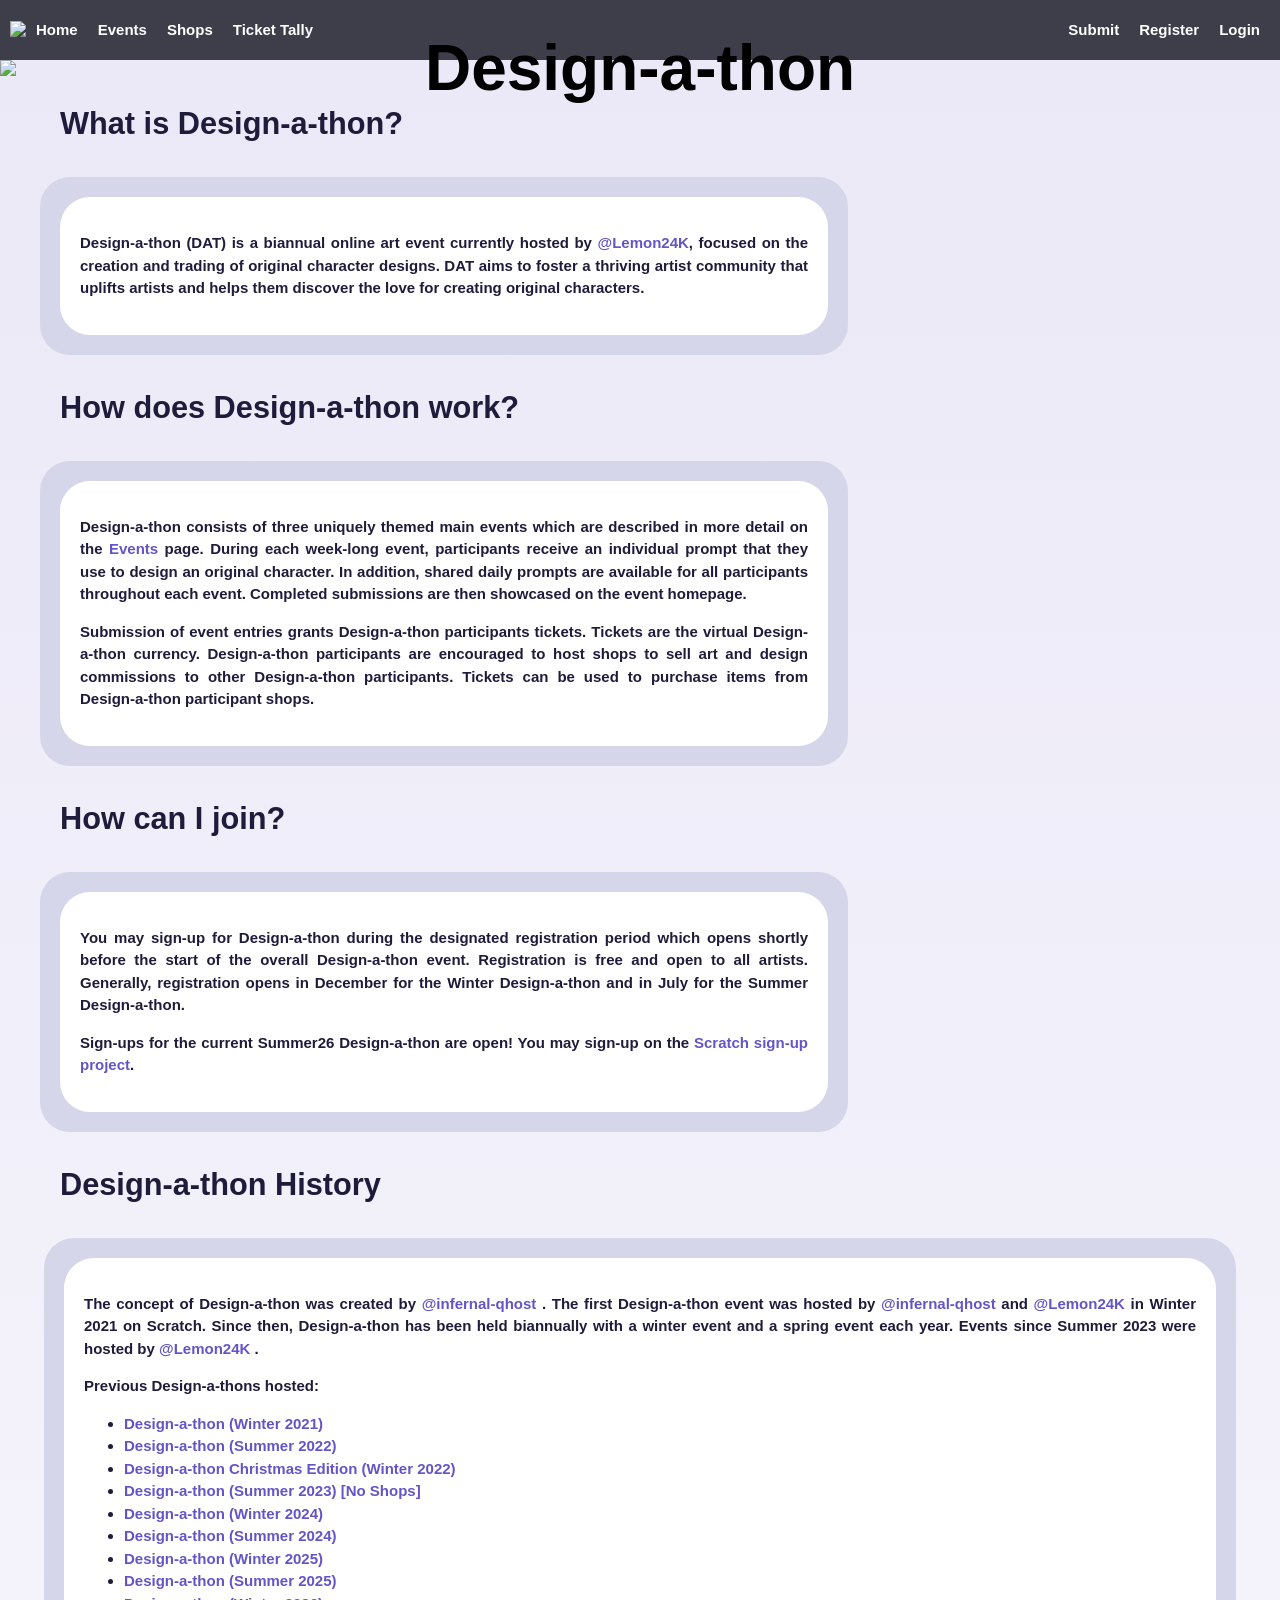
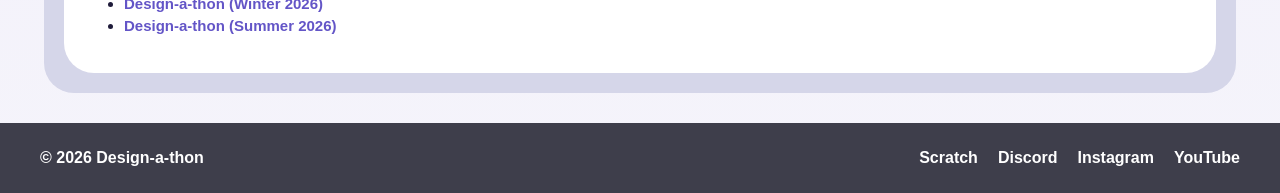
==== home/index.html @ afa4b854 "cleaned up code" ====
<!DOCTYPE html>
<html lang="en">
<head>
    <meta charset="UTF-8" />
    <meta name="viewport" content="width=device-width, initial-scale=1.0"/>
    <title>Design-a-thon</title>
    <link rel="icon" href="../assets/images/favicon/favicon.png">
    <link rel="stylesheet" href="style.css">
</head>
<body>
    <div class="navbar">

        <div id="first">
            <img id="favicon" src="../assets/images/favicon/favicon.png">
        </div>

        <button id="menu-button">
            ☰
        </button>

        <div id="menu">
            <div id="links-left">
                <a class="link" href="home.html">Home</a>
                <a class="link" href="event.html">Events</a>
                <a class="link" href="event.html">Shops</a>
                <a class="link" href="../ticket-tally/index.html">Ticket Tally</a>
            </div>
            <div id="links-right">
                <a class="link" href="submit.html">Submit</a>
                <a class="link" href="submit.html">Register</a>
                <a class="link" href="submit.html">Login</a>
            </div>
        </div>

    </div>


    <div id="banner">
        <img class="banner-img" src="../assets/images/homepage/banner.png">

        <div id="banner-text">
            Design-a-thon
        </div>
    </div>

    <div class = "large-text">
        <h1> What is Design-a-thon? </h1> 
    </div>

    <div class="about-box">
        <div class="text-box">
            <p class="text">
                Design-a-thon (DAT) is a biannual online art event currently hosted by
                <a class="highlighted-text" href="https://scratch.mit.edu/users/Lemon24K/">@Lemon24K</a>,
                focused on the creation and trading of original character designs. DAT aims
                to foster a <strong>thriving artist community</strong> that uplifts artists
                and helps them discover the <strong>love for creating original characters</strong>.
            </p>
        </div>
    </div>

    <div class = "large-text">
        <h1> How does Design-a-thon work? </h1> 
    </div>

    <div class="about-box">
        <div class="text-box">
            <p class="text">
                Design-a-thon consists of three uniquely themed main events which are described in 
                more detail on the <a class="highlighted-text" href="event.html">Events</a> page.
                During each week-long event, participants receive an individual prompt that they use to design
                an original character. In addition, shared daily prompts are available for all
                participants throughout each event. Completed submissions are then showcased on
                the event homepage.
            </p>

            <p class="text">
                Submission of event entries grants Design-a-thon participants tickets. Tickets are the
                virtual Design-a-thon currency. Design-a-thon participants are encouraged to host
                shops to sell art and design commissions to other Design-a-thon participants.
                Tickets can be used to purchase items from Design-a-thon participant shops.
            </p>
        </div>
    </div>

    <div class = "large-text">
        <h1> How can I join? </h1> 
    </div>

    <div class = "about-box">
        <div class = text-box>
            <p class="text">
                You may sign-up for Design-a-thon during the designated registration period which opens 
                shortly before the start of the overall Design-a-thon event. 
                Registration is free and open to all artists.
                Generally, registration opens in December for the Winter Design-a-thon 
                and in July for the Summer Design-a-thon.
            </p>

            <p class="text">
                Sign-ups for the current Summer26 Design-a-thon are open!
                You may sign-up on the <a class="highlighted-text" href="https://scratch.mit.edu/projects/1324586519/">Scratch sign-up project</a>.
            </p>
        </div>
    </div>

    <div class = "large-text">
        <h1> Design-a-thon History </h1> 
    </div>

    <div class = "history-box">
        <div class = text-box>
            <p class = text> 
                The concept of Design-a-thon was created by <a class = "highlighted-text" href = 'https://scratch.mit.edu/users/infernal-qhost/'> @infernal-qhost </a>.
                The first Design-a-thon event was hosted by
                <a class = "highlighted-text" href = 'https://scratch.mit.edu/users/infernal-qhost/'> @infernal-qhost </a> and 
                <a class = "highlighted-text" href = 'https://scratch.mit.edu/users/Lemon24K/'> @Lemon24K </a> in Winter 2021 on Scratch.
                Since then, Design-a-thon has been held biannually with a winter event and a spring event each year.
                Events since Summer 2023 were hosted by <a class = "highlighted-text" href = 'https://scratch.mit.edu/users/Lemon24K/'> @Lemon24K </a>.
            </p>
        
            <p class = text>
                Previous Design-a-thons hosted:
                <ul class = list>
                    <li> <a href="https://scratch.mit.edu/studios/30402920/" class="highlighted-text">Design-a-thon (Winter 2021)</a> </li>
                    <li> <a href="https://scratch.mit.edu/studios/31648786/" class="highlighted-text">Design-a-thon (Summer 2022)</a> </li>
                    <li> <a href="https://scratch.mit.edu/studios/32588438/" class="highlighted-text">Design-a-thon Christmas Edition (Winter 2022)</a> </li>
                    <li> <a href="https://scratch.mit.edu/studios/33393185/" class="highlighted-text">Design-a-thon (Summer 2023) [No Shops]</a> </li>
                    <li> <a href="https://scratch.mit.edu/studios/34442433/" class="highlighted-text">Design-a-thon (Winter 2024)</a> </li>
                    <li> <a href="https://scratch.mit.edu/studios/35163403/" class="highlighted-text">Design-a-thon (Summer 2024)</a> </li>
                    <li> <a href="https://scratch.mit.edu/studios/36130617/" class="highlighted-text">Design-a-thon (Winter 2025)</a> </li>
                    <li> <a href="https://scratch.mit.edu/studios/50786697/" class="highlighted-text">Design-a-thon (Summer 2025)</a> </li>
                    <li> <a href="https://scratch.mit.edu/studios/51168032/" class="highlighted-text">Design-a-thon (Winter 2026)</a> </li>
                    <li> <a href="https://scratch.mit.edu/studios/51725289/" class="highlighted-text">Design-a-thon (Summer 2026)</a> </li>
                </ul>
            </p>
        </div>
    </div>


    <div id="bottombar">

        <div id="footer-left">
            <p>© 2026 Design-a-thon</p>
        </div>

        <div id="footer-socials">
            <a href="https://scratch.mit.edu/users/Lemon24K/" class="social-link">Scratch</a>
            <a href="https://discord.gg/7tavFjgcrp" class="social-link">Discord</a>
            <a href="https://www.instagram.com/design_a_thon" class="social-link">Instagram</a>
            <a href="https://www.youtube.com/@Design-a-thon24K" class="social-link">YouTube</a>
        </div>

    </div>

</body>
<script src="script.js"></script>
</html>
---- home/style.css ----
/* General */

html,
body {
    font-family: Arial, sans-serif;
    background: linear-gradient(180deg, #ebe8f7 0%, #f5f4fb 100%);
    color: #1f1b3a;
    margin: 0;
    font-weight: 600;
    line-height: 1.5;
}

/* Navigation bar */

.navbar {
    height: 60px;
    width: 100%;
    background: #3E3E4B;

    display: flex;
    justify-content: space-between;
    align-items: center;

    font-size: 20px;
    padding: 0 10px;
    box-sizing: border-box;
}


#first {
    justify-content: flex-start;
}

#favicon {
    width: auto;
    height: 50px;
}

#menu-button {
    display: none;
    background: none;
    border: none;
    color: white;
    font-size: 20px;
}


#menu {
    display: flex;
    justify-content: space-between;
    align-items: center;
    flex: 1;
}

#links-left {
    display: flex;
    align-items: center;
    justify-content: flex-start;
}

#links-right {
    display: flex;
    align-items: center;
    justify-content: flex-end;
}


.link {
    color: white;
    text-decoration: none;
    margin: 10px;
    font-size: 15px;
}


.link:hover {
    color: #D5D6E9;
    text-decoration: underline;
    text-underline-offset: 6px;
}

@media (max-width: 900px) {

    #menu-button {
        display: block;
    }

    #menu-button:hover {
        color: #ccc2ff;
    }

    #menu {
        display: none;
        position: absolute;
        top: 60px;
        right: 0;
        width: 220px;
        background: #3E3E4B;
        flex-direction: column;
        align-items: center;
        z-index: 1000;
    }

    #links-left,
    #links-right {
        flex-direction: column;
        width: 100%;
        align-items: center;
    }

    .link {
        width: 80%;
        text-align: center;
    }

    #menu.active {
        display: flex;
    }
}

/* Banner */

#banner{
    position: relative;
    width: 100%;
}

.banner-img {
    position: relative;
    display: block;
    width: 100%;
    height: auto;
}

#banner-text {
  position: absolute;
  top: 50%;
  left: 50%;
  transform: translate(-50%, -50%);
  color: black;
  font-size: clamp(30px, 5vw, 80px);
  font-weight: bold;
  text-align: center;
}

/* Textboxes */

.large-text {
    text-align: left;
    font-size: 1.2vw;
    margin-top: 25px;
    margin-left: 60px;
    margin-bottom: 10px;
}

.highlighted-text {
    text-decoration: none;
    color: #6355c7;
}

.highlighted-text:hover {
    text-decoration: none;
    color: #403b72;
}

#home {
    color:black;
    text-decoration: none;
    margin: 10px;
    background-color: white;
}

#center-text {
    border-radius: 30px; 
    width: 300px;
    margin: 30px auto; 
    text-align: center;
    font-size: 40px;
    background: #ffffff;
}

.about-box {
    border-radius: 30px; 
    width: 60%;
    text-align: center;
    font-size:  15px;
    text-decoration: none;
    padding: 20px ;
    margin: 30px 40px;
    background-color: #D5D6E9;
}

.text-box {
    padding: 20px;
    border-radius: 30px;
    background-color: #ffffff;
}

.text {
    text-align: justify;
}

.history-box {
    display: flex;
    justify-content: center;
    border-radius: 30px; 
    width: 90%;
    text-align: center;
    font-size:  15px;
    text-decoration: none;
    padding: 20px ;
    margin: 30px auto;
    background-color: #D5D6E9;
}

.list {
    text-align: left;
}

#about-character {
    display: flex;
    flex-direction: row;
    gap: 20px;
}


.character-img {
    width: 150px;
    height: auto;
}

#bottombar {
    height: 70px;
    width: 100%;

    background: #3E3E4B;

    display: flex;
    justify-content: space-between;
    align-items: center;

    padding: 0 40px;
    box-sizing: border-box;

    color: white;
}


#footer-left p {
    margin: 0;
}


#footer-socials {
    display: flex;
    gap: 20px;
}


.social-link {
    color: white;
    text-decoration: none;
}


.social-link:hover {
    color: #D5D6E9;
}
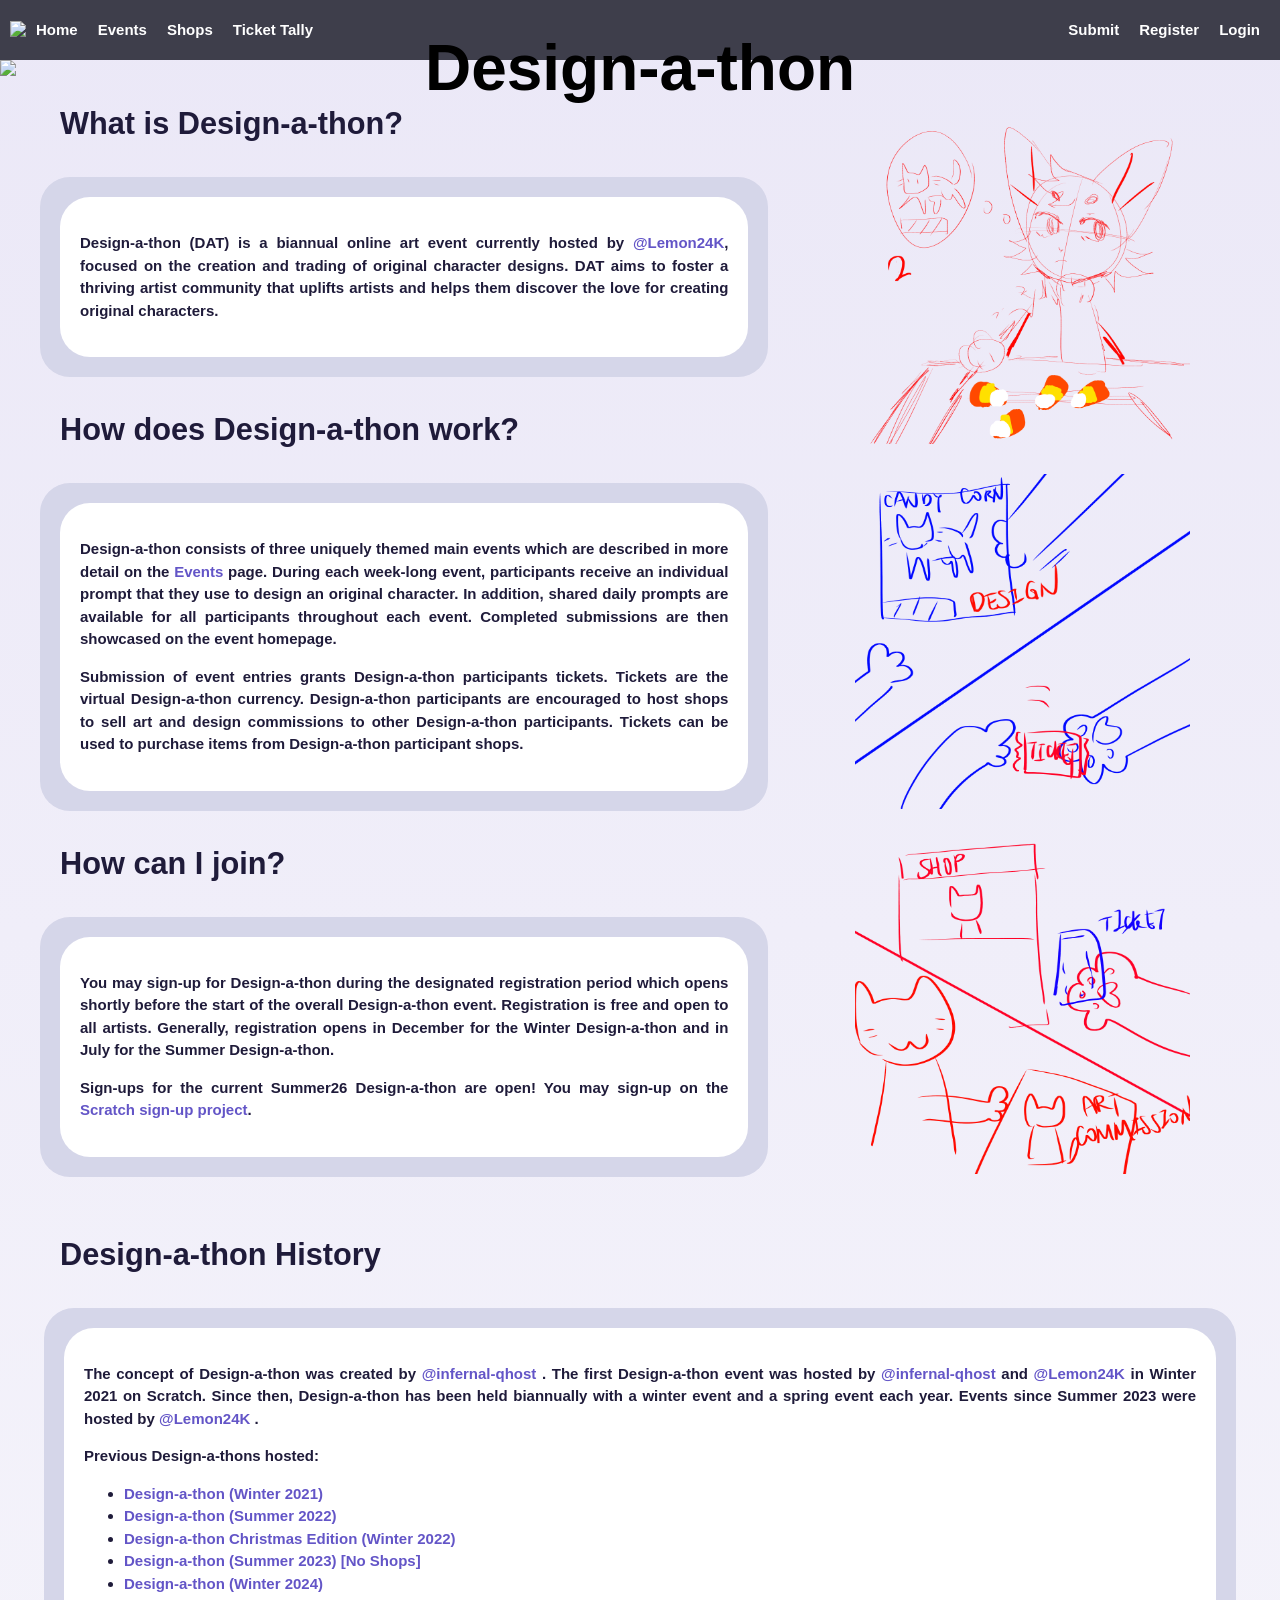
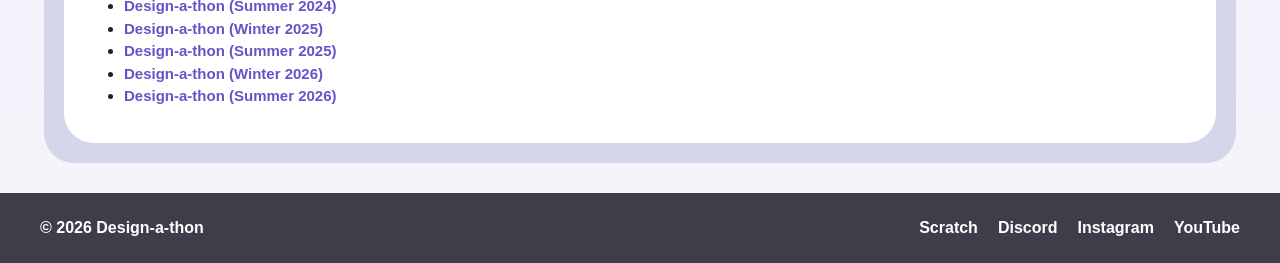
==== commit e89b42d4: "website mockup" ====
--- a/home/index.html
+++ b/home/index.html
@@ -43,65 +43,76 @@
         </div>
     </div>
 
-    <div class = "large-text">
-        <h1> What is Design-a-thon? </h1> 
-    </div>
+    <div class="larger-about-box">
+        <div class="about">
+            <div class = "large-text">
+                <h1> What is Design-a-thon? </h1> 
+            </div>
 
-    <div class="about-box">
-        <div class="text-box">
-            <p class="text">
-                Design-a-thon (DAT) is a biannual online art event currently hosted by
-                <a class="highlighted-text" href="https://scratch.mit.edu/users/Lemon24K/">@Lemon24K</a>,
-                focused on the creation and trading of original character designs. DAT aims
-                to foster a <strong>thriving artist community</strong> that uplifts artists
-                and helps them discover the <strong>love for creating original characters</strong>.
-            </p>
+            <div class="about-box">
+                <div class="text-box">
+                    <p class="text">
+                        Design-a-thon (DAT) is a biannual online art event currently hosted by
+                        <a class="highlighted-text" href="https://scratch.mit.edu/users/Lemon24K/">@Lemon24K</a>,
+                        focused on the creation and trading of original character designs. DAT aims
+                        to foster a <strong>thriving artist community</strong> that uplifts artists
+                        and helps them discover the <strong>love for creating original characters</strong>.
+                    </p>
+                </div>
+            </div>
+
+            <div class = "large-text">
+                <h1> How does Design-a-thon work? </h1> 
+            </div>
+
+            <div class="about-box">
+                <div class="text-box">
+                    <p class="text">
+                        Design-a-thon consists of three uniquely themed main events which are described in 
+                        more detail on the <a class="highlighted-text" href="event.html">Events</a> page.
+                        During each week-long event, participants receive an individual prompt that they use to design
+                        an original character. In addition, shared daily prompts are available for all
+                        participants throughout each event. Completed submissions are then showcased on
+                        the event homepage.
+                    </p>
+
+                    <p class="text">
+                        Submission of event entries grants Design-a-thon participants tickets. Tickets are the
+                        virtual Design-a-thon currency. Design-a-thon participants are encouraged to host
+                        shops to sell art and design commissions to other Design-a-thon participants.
+                        Tickets can be used to purchase items from Design-a-thon participant shops.
+                    </p>
+                </div>
+            </div>
+
+            <div class = "large-text">
+                <h1> How can I join? </h1> 
+            </div>
+
+            <div class = "about-box">
+                <div class = text-box>
+                    <p class="text">
+                        You may sign-up for Design-a-thon during the designated registration period which opens 
+                        shortly before the start of the overall Design-a-thon event. 
+                        Registration is free and open to all artists.
+                        Generally, registration opens in December for the Winter Design-a-thon 
+                        and in July for the Summer Design-a-thon.
+                    </p>
+
+                    <p class="text">
+                        Sign-ups for the current Summer26 Design-a-thon are open!
+                        You may sign-up on the <a class="highlighted-text" href="https://scratch.mit.edu/projects/1324586519/">Scratch sign-up project</a>.
+                    </p>
+                </div>
+            </div>
         </div>
-    </div>
 
-    <div class = "large-text">
-        <h1> How does Design-a-thon work? </h1> 
-    </div>
+        <div class="float">
+            <img id="float-img1" class="float-img" src="../assets/images/homepage/about/Website Float 1-1.png">
+            <img id="float-img2" class="float-img" src="../assets/images/homepage/about/Website Float 2-1.png">
+            <img id="float-img3" class="float-img" src="../assets/images/homepage/about/Website Float 3-1.png">
+        </div>
 
-    <div class="about-box">
-        <div class="text-box">
-            <p class="text">
-                Design-a-thon consists of three uniquely themed main events which are described in 
-                more detail on the <a class="highlighted-text" href="event.html">Events</a> page.
-                During each week-long event, participants receive an individual prompt that they use to design
-                an original character. In addition, shared daily prompts are available for all
-                participants throughout each event. Completed submissions are then showcased on
-                the event homepage.
-            </p>
-
-            <p class="text">
-                Submission of event entries grants Design-a-thon participants tickets. Tickets are the
-                virtual Design-a-thon currency. Design-a-thon participants are encouraged to host
-                shops to sell art and design commissions to other Design-a-thon participants.
-                Tickets can be used to purchase items from Design-a-thon participant shops.
-            </p>
-        </div>
-    </div>
-
-    <div class = "large-text">
-        <h1> How can I join? </h1> 
-    </div>
-
-    <div class = "about-box">
-        <div class = text-box>
-            <p class="text">
-                You may sign-up for Design-a-thon during the designated registration period which opens 
-                shortly before the start of the overall Design-a-thon event. 
-                Registration is free and open to all artists.
-                Generally, registration opens in December for the Winter Design-a-thon 
-                and in July for the Summer Design-a-thon.
-            </p>
-
-            <p class="text">
-                Sign-ups for the current Summer26 Design-a-thon are open!
-                You may sign-up on the <a class="highlighted-text" href="https://scratch.mit.edu/projects/1324586519/">Scratch sign-up project</a>.
-            </p>
-        </div>
     </div>
 
     <div class = "large-text">
@@ -121,19 +132,20 @@
         
             <p class = text>
                 Previous Design-a-thons hosted:
-                <ul class = list>
-                    <li> <a href="https://scratch.mit.edu/studios/30402920/" class="highlighted-text">Design-a-thon (Winter 2021)</a> </li>
-                    <li> <a href="https://scratch.mit.edu/studios/31648786/" class="highlighted-text">Design-a-thon (Summer 2022)</a> </li>
-                    <li> <a href="https://scratch.mit.edu/studios/32588438/" class="highlighted-text">Design-a-thon Christmas Edition (Winter 2022)</a> </li>
-                    <li> <a href="https://scratch.mit.edu/studios/33393185/" class="highlighted-text">Design-a-thon (Summer 2023) [No Shops]</a> </li>
-                    <li> <a href="https://scratch.mit.edu/studios/34442433/" class="highlighted-text">Design-a-thon (Winter 2024)</a> </li>
-                    <li> <a href="https://scratch.mit.edu/studios/35163403/" class="highlighted-text">Design-a-thon (Summer 2024)</a> </li>
-                    <li> <a href="https://scratch.mit.edu/studios/36130617/" class="highlighted-text">Design-a-thon (Winter 2025)</a> </li>
-                    <li> <a href="https://scratch.mit.edu/studios/50786697/" class="highlighted-text">Design-a-thon (Summer 2025)</a> </li>
-                    <li> <a href="https://scratch.mit.edu/studios/51168032/" class="highlighted-text">Design-a-thon (Winter 2026)</a> </li>
-                    <li> <a href="https://scratch.mit.edu/studios/51725289/" class="highlighted-text">Design-a-thon (Summer 2026)</a> </li>
-                </ul>
             </p>
+            <ul class = list>
+                <li> <a href="https://scratch.mit.edu/studios/30402920/" class="highlighted-text">Design-a-thon (Winter 2021)</a> </li>
+                <li> <a href="https://scratch.mit.edu/studios/31648786/" class="highlighted-text">Design-a-thon (Summer 2022)</a> </li>
+                <li> <a href="https://scratch.mit.edu/studios/32588438/" class="highlighted-text">Design-a-thon Christmas Edition (Winter 2022)</a> </li>
+                <li> <a href="https://scratch.mit.edu/studios/33393185/" class="highlighted-text">Design-a-thon (Summer 2023) [No Shops]</a> </li>
+                <li> <a href="https://scratch.mit.edu/studios/34442433/" class="highlighted-text">Design-a-thon (Winter 2024)</a> </li>
+                <li> <a href="https://scratch.mit.edu/studios/35163403/" class="highlighted-text">Design-a-thon (Summer 2024)</a> </li>
+                <li> <a href="https://scratch.mit.edu/studios/36130617/" class="highlighted-text">Design-a-thon (Winter 2025)</a> </li>
+                <li> <a href="https://scratch.mit.edu/studios/50786697/" class="highlighted-text">Design-a-thon (Summer 2025)</a> </li>
+                <li> <a href="https://scratch.mit.edu/studios/51168032/" class="highlighted-text">Design-a-thon (Winter 2026)</a> </li>
+                <li> <a href="https://scratch.mit.edu/studios/51725289/" class="highlighted-text">Design-a-thon (Summer 2026)</a> </li>
+            </ul>
+        
         </div>
     </div>
 
--- a/home/style.css
+++ b/home/style.css
@@ -147,7 +147,7 @@
 
 .large-text {
     text-align: left;
-    font-size: 1.2vw;
+    font-size: clamp(14px, 1.2vw, 22px);
     margin-top: 25px;
     margin-left: 60px;
     margin-bottom: 10px;
@@ -181,7 +181,7 @@
 
 .about-box {
     border-radius: 30px; 
-    width: 60%;
+    width: 90%;
     text-align: center;
     font-size:  15px;
     text-decoration: none;
@@ -199,6 +199,24 @@
 .text {
     text-align: justify;
 }
+
+/* Image floats */
+
+.float-img {
+    position: relative;
+    display: block;
+    width: 65%;
+    height: auto;
+    margin: 30px auto;
+}
+
+.larger-about-box {
+    display: flex;
+    justify-content: center;
+    align-items: center;
+}
+
+/* Design-a-thon history textbox*/
 
 .history-box {
     display: flex;
@@ -217,18 +235,6 @@
     text-align: left;
 }
 
-#about-character {
-    display: flex;
-    flex-direction: row;
-    gap: 20px;
-}
-
-
-.character-img {
-    width: 150px;
-    height: auto;
-}
-
 #bottombar {
     height: 70px;
     width: 100%;
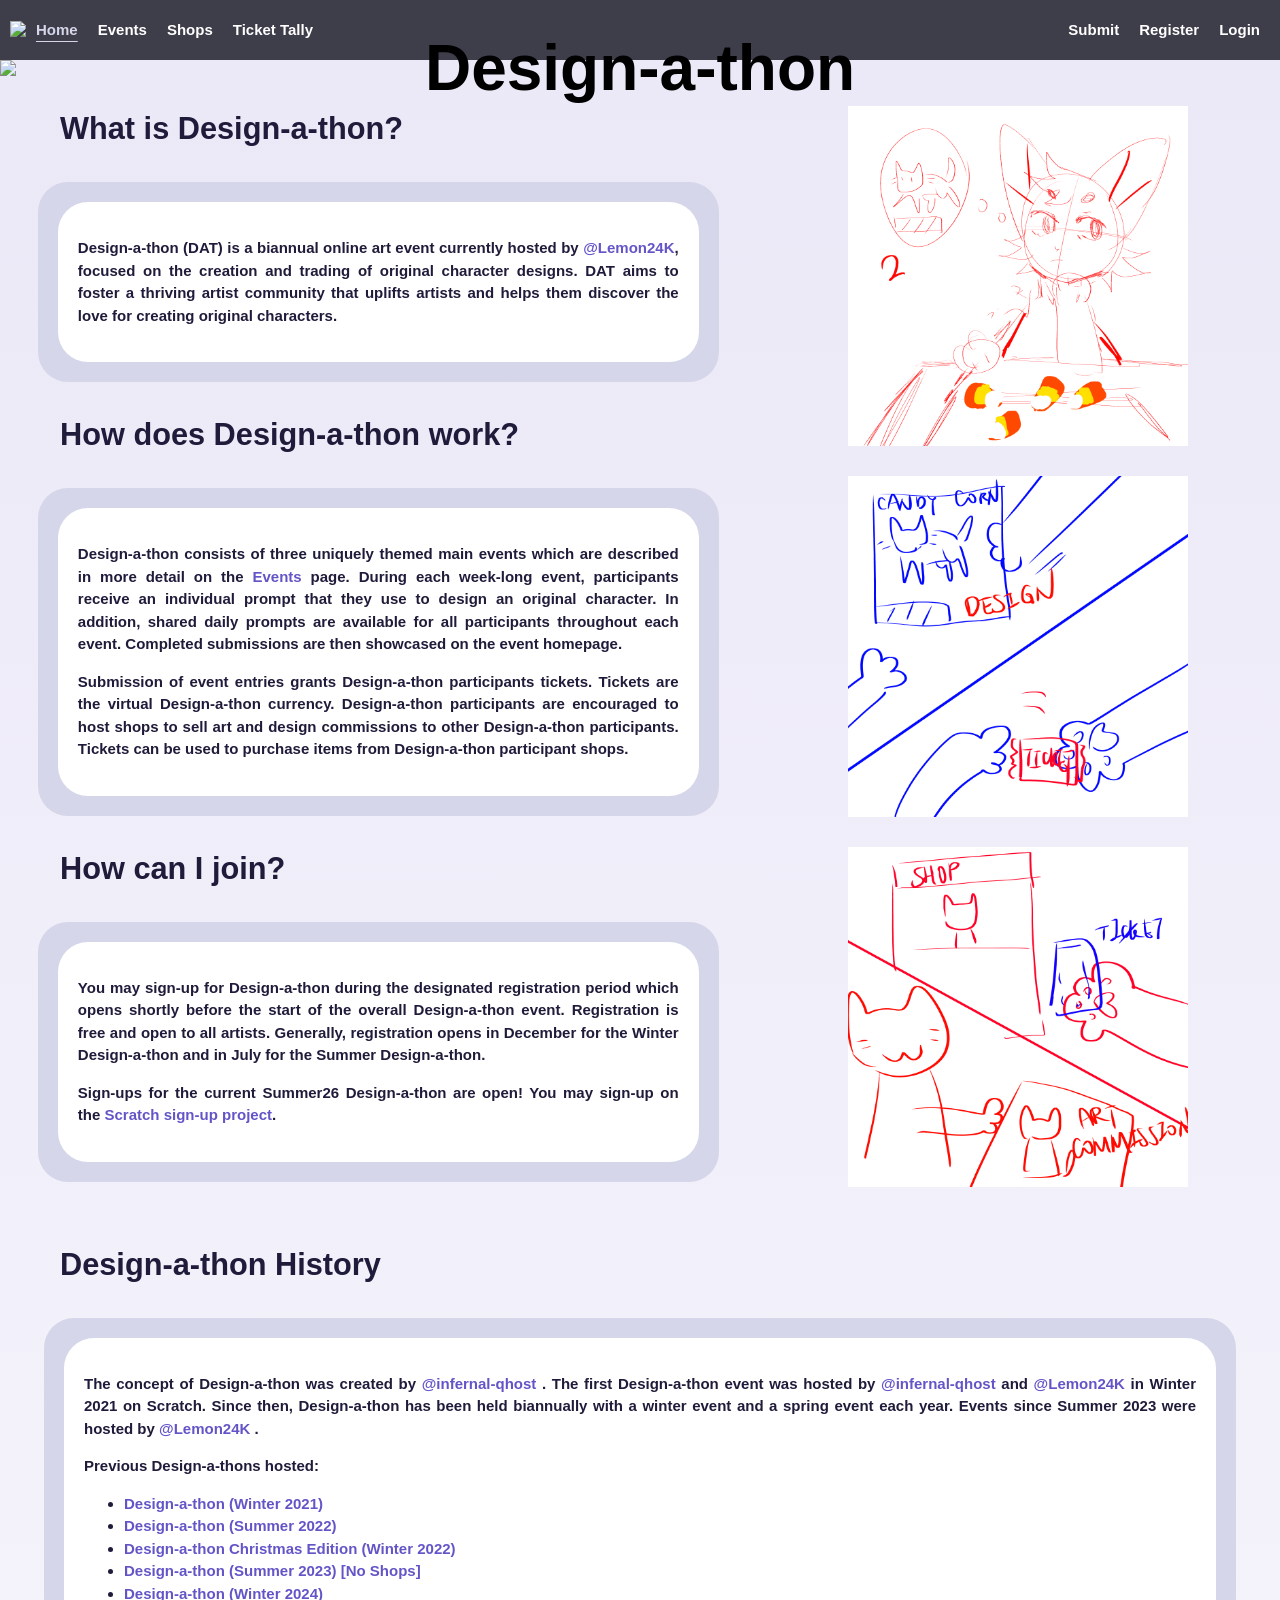
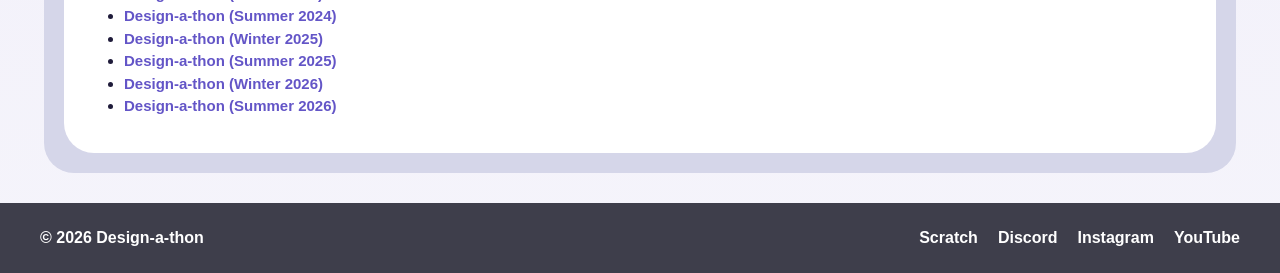
==== commit 5bece524: "updated navbar current link" ====
--- a/home/index.html
+++ b/home/index.html
@@ -20,10 +20,10 @@
 
         <div id="menu">
             <div id="links-left">
-                <a class="link" href="home.html">Home</a>
+                <a id="current-link" class="link" href="https://design-a-thon.com/home">Home</a>
                 <a class="link" href="event.html">Events</a>
                 <a class="link" href="event.html">Shops</a>
-                <a class="link" href="../ticket-tally/index.html">Ticket Tally</a>
+                <a class="link" href="https://design-a-thon.com/ticket-tally">Ticket Tally</a>
             </div>
             <div id="links-right">
                 <a class="link" href="submit.html">Submit</a>
--- a/home/style.css
+++ b/home/style.css
@@ -74,6 +74,12 @@
 
 
 .link:hover {
+    color: #D5D6E9;
+    text-decoration: underline;
+    text-underline-offset: 6px;
+}
+
+#current-link {
     color: #D5D6E9;
     text-decoration: underline;
     text-underline-offset: 6px;
@@ -181,12 +187,13 @@
 
 .about-box {
     border-radius: 30px; 
+    box-sizing: border-box;
     width: 90%;
     text-align: center;
     font-size:  15px;
     text-decoration: none;
     padding: 20px ;
-    margin: 30px 40px;
+    margin: 30px auto;
     background-color: #D5D6E9;
 }
 
@@ -208,6 +215,7 @@
     width: 65%;
     height: auto;
     margin: 30px auto;
+    background: white;
 }
 
 .larger-about-box {
@@ -272,3 +280,88 @@
 .social-link:hover {
     color: #D5D6E9;
 }
+
+@media (max-width: 900px) {
+
+    /* About sections */
+    .larger-about-box {
+        flex-direction: column;
+        width: 100%;
+    }
+
+    .about {
+        width: 100%;
+    }
+
+    .about-box {
+        width: calc(100% - 40px);
+        margin: 20px auto;
+        padding: 15px;
+    }
+
+    .text-box {
+        padding: 15px;
+    }
+
+
+    /* Section headings */
+    .large-text {
+        margin-left: 20px;
+        margin-top: 20px;
+        font-size: clamp(10px, 3vw, 20px);
+    }
+
+
+    /* Floating images */
+    .float {
+        width: 100%;
+        display: flex;
+        justify-content: center;
+    }
+
+    .float-img {
+        width: 45%;
+        margin: 15px auto;
+    }
+
+
+    /* History */
+    .history-box {
+        width: calc(100% - 40px);
+        margin: 20px auto;
+        padding: 15px;
+    }
+
+
+    /* Footer */
+    #bottombar {
+        height: auto;
+        flex-direction: column;
+        padding: 20px;
+        gap: 15px;
+    }
+
+    #footer-socials {
+        flex-wrap: wrap;
+        justify-content: center;
+        gap: 15px;
+    }
+}
+
+@media (max-width: 900px) {
+
+    .larger-about-box {
+        flex-direction: column;
+    }
+
+    .float {
+        width: 100%;
+        justify-content: center;
+        overflow: hidden;
+    }
+
+    .float-img {
+        width: 30%;
+        margin: 5px;
+    }
+}
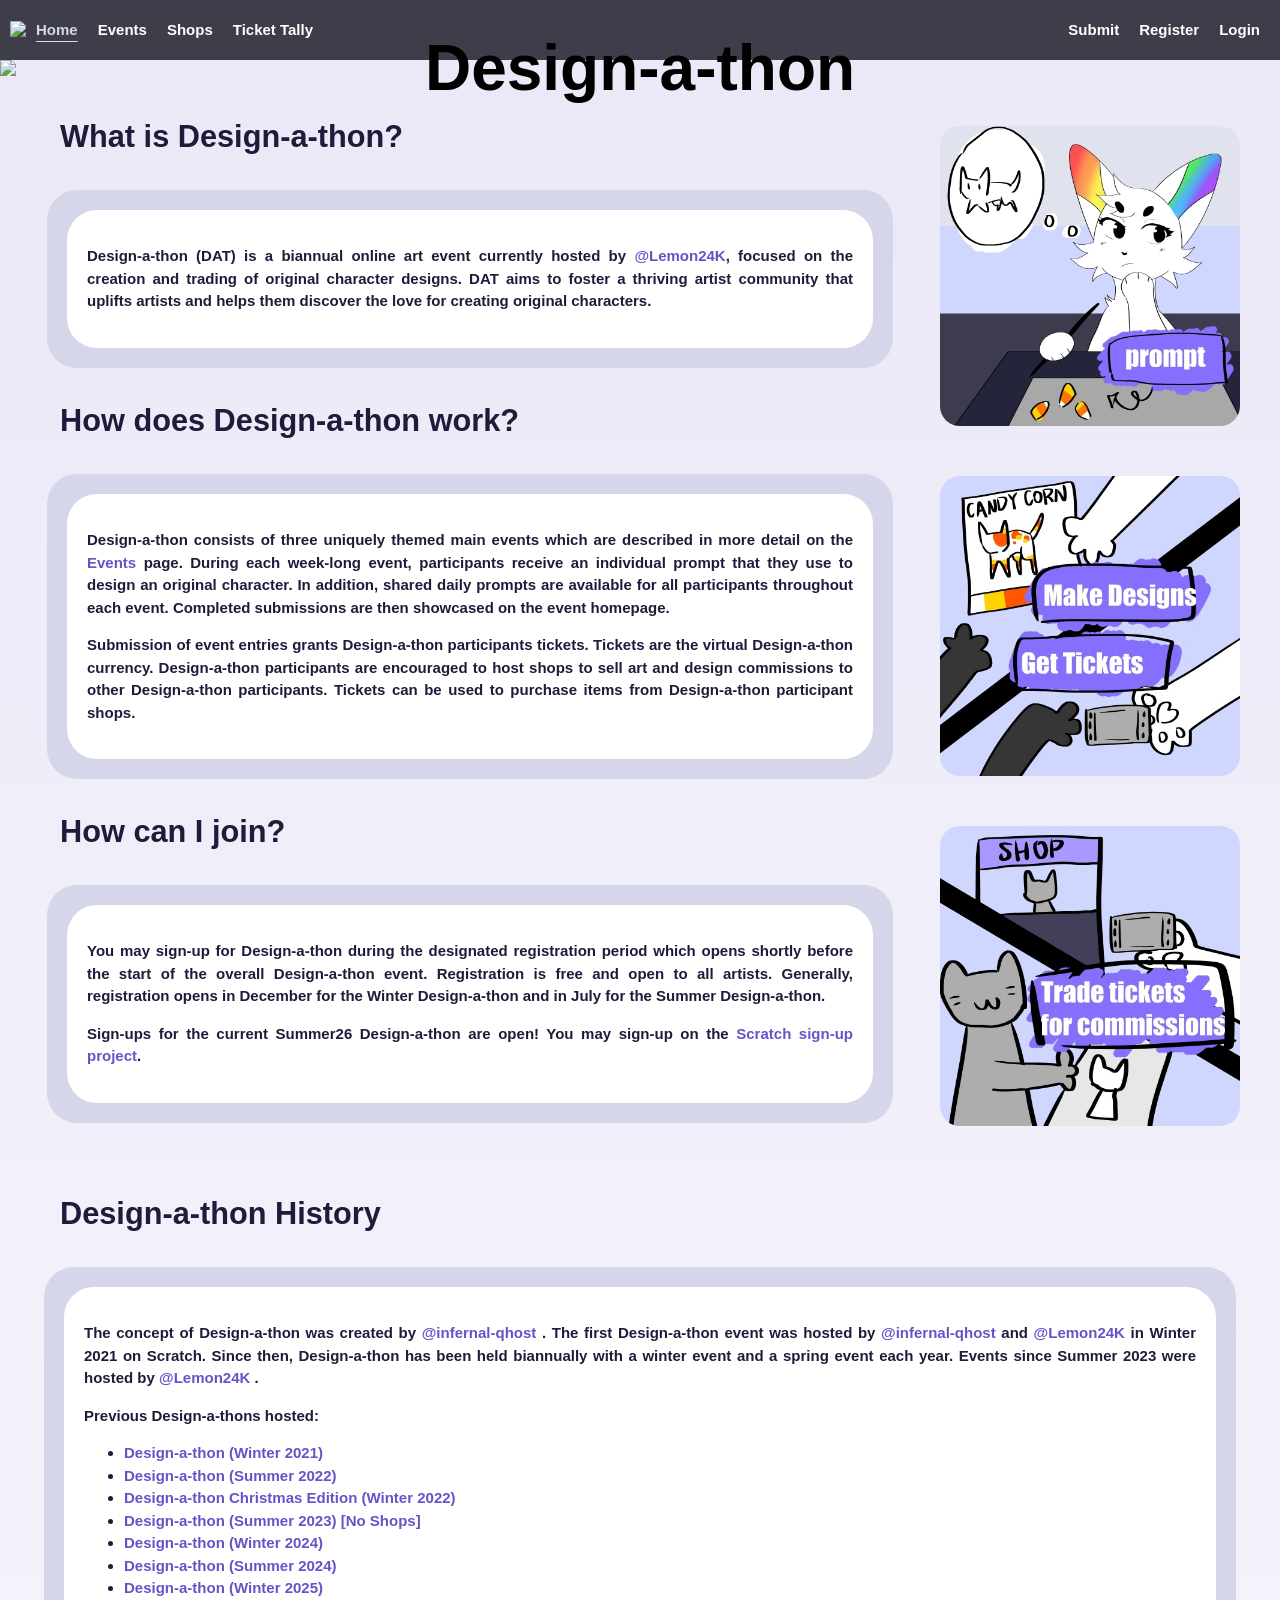
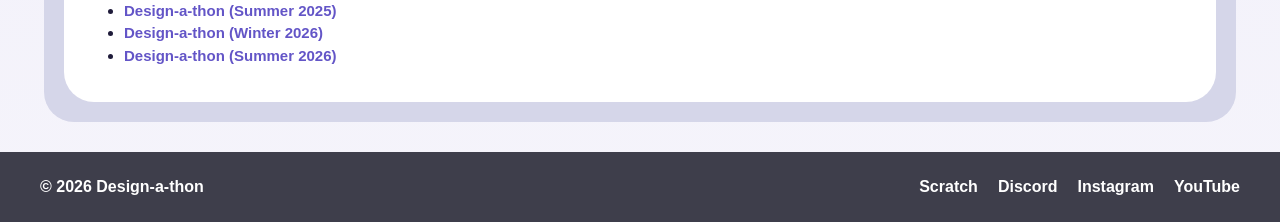
==== commit 7f96605c: "updated homepage" ====
--- a/home/index.html
+++ b/home/index.html
@@ -21,14 +21,14 @@
         <div id="menu">
             <div id="links-left">
                 <a id="current-link" class="link" href="https://design-a-thon.com/home">Home</a>
-                <a class="link" href="event.html">Events</a>
-                <a class="link" href="event.html">Shops</a>
+                <a class="link" href="https://design-a-thon.com/events">Events</a>
+                <a class="link" href="https://design-a-thon.com/shops">Shops</a>
                 <a class="link" href="https://design-a-thon.com/ticket-tally">Ticket Tally</a>
             </div>
             <div id="links-right">
-                <a class="link" href="submit.html">Submit</a>
-                <a class="link" href="submit.html">Register</a>
-                <a class="link" href="submit.html">Login</a>
+                <a class="link" href="https://design-a-thon.com/submit">Submit</a>
+                <a class="link" href="https://design-a-thon.com/register">Register</a>
+                <a class="link" href="https://design-a-thon.com/login">Login</a>
             </div>
         </div>
 
@@ -108,9 +108,9 @@
         </div>
 
         <div class="float">
-            <img id="float-img1" class="float-img" src="../assets/images/homepage/about/Website Float 1-1.png">
-            <img id="float-img2" class="float-img" src="../assets/images/homepage/about/Website Float 2-1.png">
-            <img id="float-img3" class="float-img" src="../assets/images/homepage/about/Website Float 3-1.png">
+            <img id="float-img1" class="float-img" src="../assets/images/homepage/about/Website Float 1-1.jpg">
+            <img id="float-img2" class="float-img" src="../assets/images/homepage/about/Website Float 2-1.jpg">
+            <img id="float-img3" class="float-img" src="../assets/images/homepage/about/Website Float 3-1.jpg">
         </div>
 
     </div>
--- a/home/style.css
+++ b/home/style.css
@@ -212,10 +212,10 @@
 .float-img {
     position: relative;
     display: block;
-    width: 65%;
+    width: 300px;
     height: auto;
-    margin: 30px auto;
-    background: white;
+    margin: 50px 40px 40px 0px;
+    border-radius: 20px;
 }
 
 .larger-about-box {
@@ -293,10 +293,12 @@
         width: 100%;
     }
 
-    .about-box {
+    .about-box,
+    .history-box {
         width: calc(100% - 40px);
         margin: 20px auto;
         padding: 15px;
+        box-sizing: border-box;
     }
 
     .text-box {
@@ -317,19 +319,12 @@
         width: 100%;
         display: flex;
         justify-content: center;
+        
     }
 
     .float-img {
         width: 45%;
         margin: 15px auto;
-    }
-
-
-    /* History */
-    .history-box {
-        width: calc(100% - 40px);
-        margin: 20px auto;
-        padding: 15px;
     }
 
 
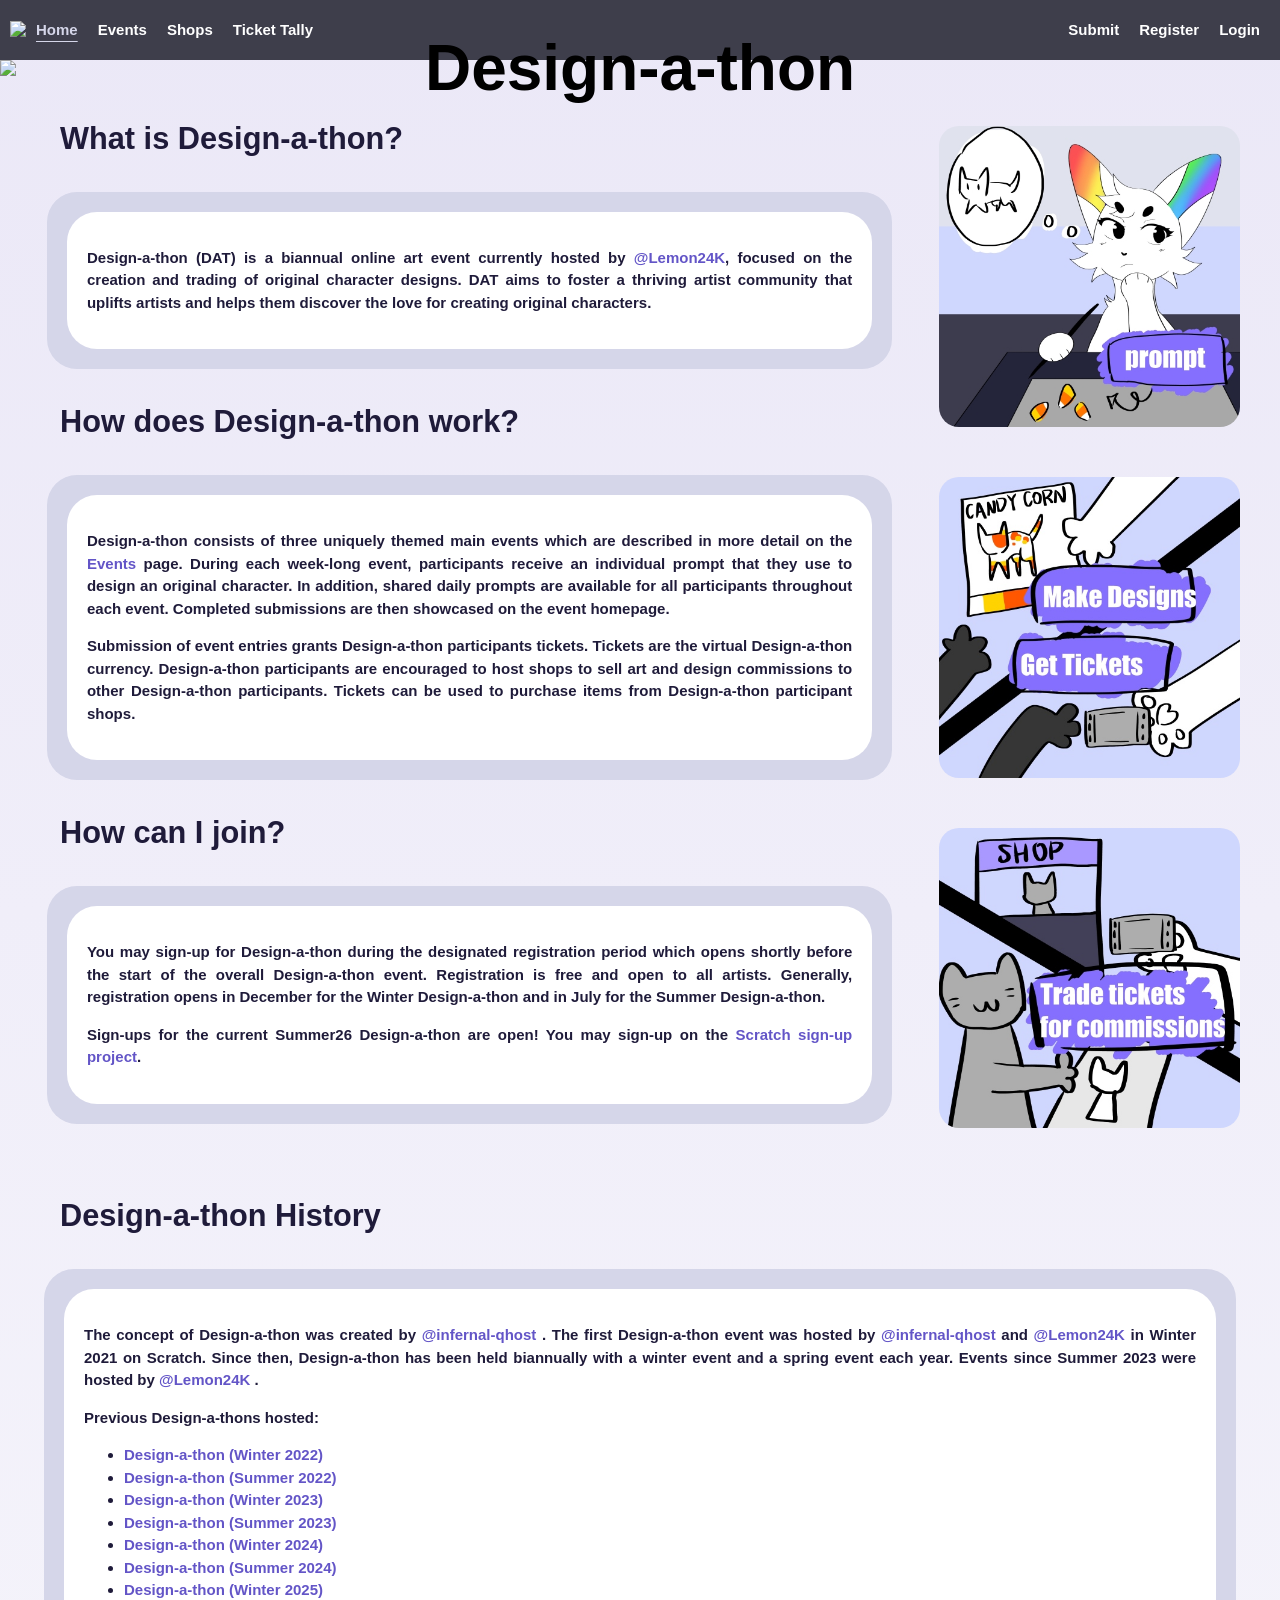
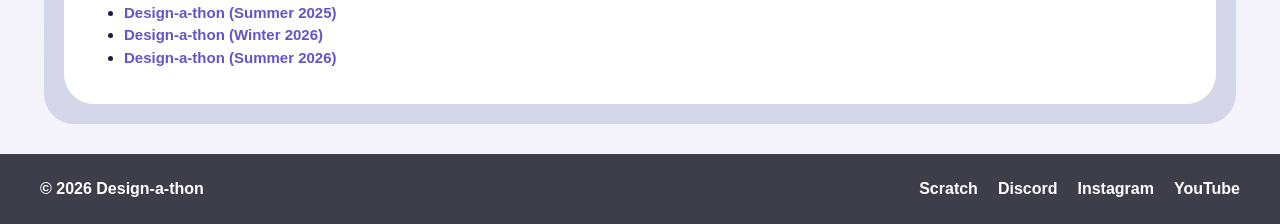
==== commit 34a3655a: "changed homepage" ====
--- a/home/index.html
+++ b/home/index.html
@@ -134,10 +134,10 @@
                 Previous Design-a-thons hosted:
             </p>
             <ul class = list>
-                <li> <a href="https://scratch.mit.edu/studios/30402920/" class="highlighted-text">Design-a-thon (Winter 2021)</a> </li>
+                <li> <a href="https://scratch.mit.edu/studios/30402920/" class="highlighted-text">Design-a-thon (Winter 2022)</a> </li>
                 <li> <a href="https://scratch.mit.edu/studios/31648786/" class="highlighted-text">Design-a-thon (Summer 2022)</a> </li>
-                <li> <a href="https://scratch.mit.edu/studios/32588438/" class="highlighted-text">Design-a-thon Christmas Edition (Winter 2022)</a> </li>
-                <li> <a href="https://scratch.mit.edu/studios/33393185/" class="highlighted-text">Design-a-thon (Summer 2023) [No Shops]</a> </li>
+                <li> <a href="https://scratch.mit.edu/studios/32588438/" class="highlighted-text">Design-a-thon (Winter 2023)</a> </li>
+                <li> <a href="https://scratch.mit.edu/studios/33393185/" class="highlighted-text">Design-a-thon (Summer 2023)</a> </li>
                 <li> <a href="https://scratch.mit.edu/studios/34442433/" class="highlighted-text">Design-a-thon (Winter 2024)</a> </li>
                 <li> <a href="https://scratch.mit.edu/studios/35163403/" class="highlighted-text">Design-a-thon (Summer 2024)</a> </li>
                 <li> <a href="https://scratch.mit.edu/studios/36130617/" class="highlighted-text">Design-a-thon (Winter 2025)</a> </li>
--- a/home/style.css
+++ b/home/style.css
@@ -212,7 +212,7 @@
 .float-img {
     position: relative;
     display: block;
-    width: 300px;
+    width: 23.5vw;
     height: auto;
     margin: 50px 40px 40px 0px;
     border-radius: 20px;
@@ -232,7 +232,7 @@
     border-radius: 30px; 
     width: 90%;
     text-align: center;
-    font-size:  15px;
+    font-size: 15px;
     text-decoration: none;
     padding: 20px ;
     margin: 30px auto;
